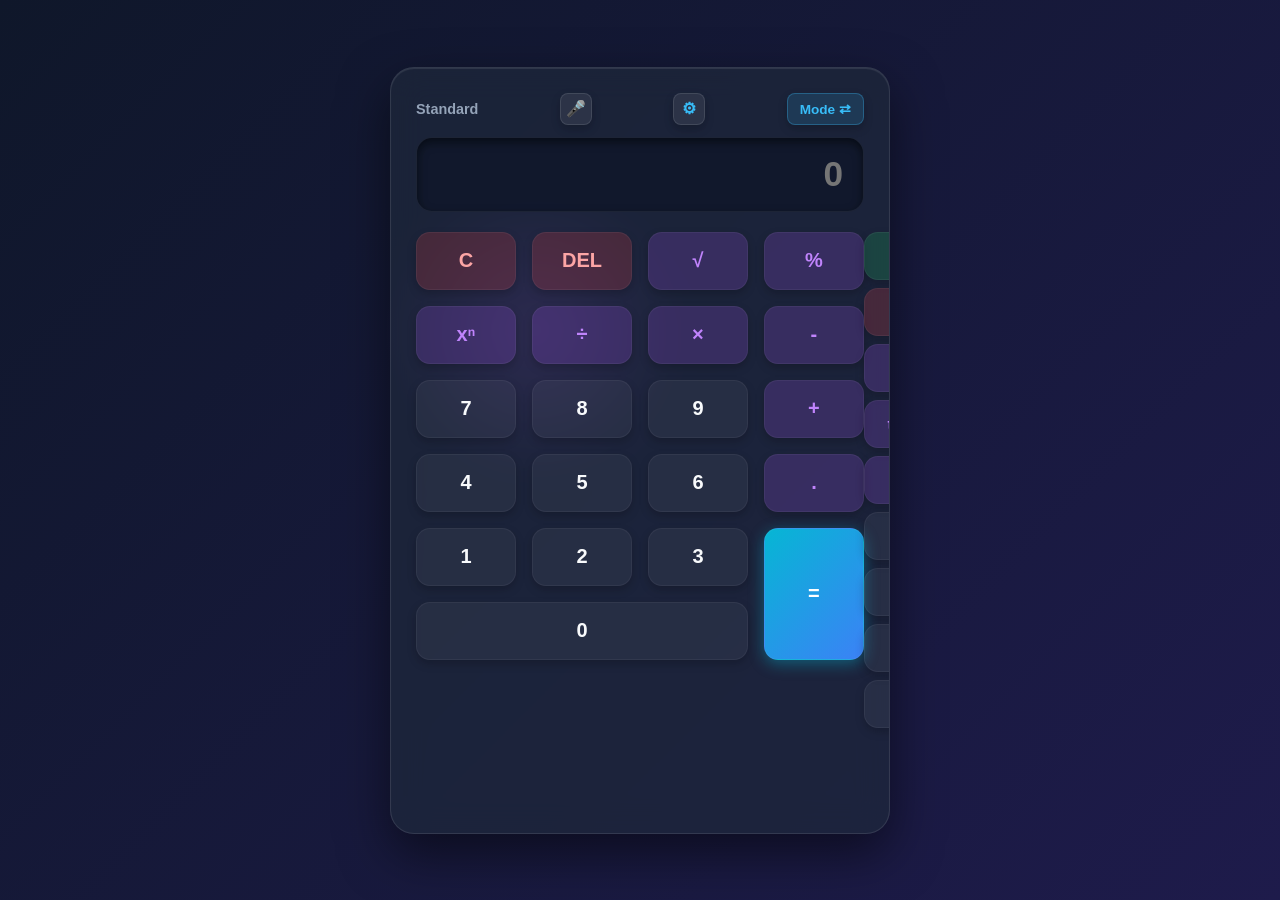
==== index.html @ 1279e0dd "first commit" ====
<!DOCTYPE html>
<html lang="en">
<head>
    <meta charset="UTF-8">
    <meta name="viewport" content="width=device-width, initial-scale=1.0">
    <title>Animated Neon Calculator</title>
    <link rel="stylesheet" href="./css/cal.css">
    <link rel="stylesheet" href="./css/date.css">
</head>
<body>

<div class="glow-bg"></div>
<div class="calculator">
    <!-- Top Header Bar with Mode Toggle -->
    <div class="header-actions">
        <span id="page-title">Standard</span>
        <button class="icon-btn mic-btn" id="micBtn" onclick="toggleVoiceInput()" title="Voice Control">
            🎤
        </button>
        <button class="icon-btn" onclick="openPopupPage()" title="Open Info / Extra Page">
                &#9881; <!-- Gear / Info Icon -->
            </button>
        <button class="toggle-btn" onclick="nextMode()">Mode &#8644;</button>
    </div>

    <div class="display-container">
        <input type="text" class="display" id="display" disabled placeholder="0">
    </div>

    <!-- Page Wrapper for Transitions -->
    <div class="pages-wrapper" id="pages-wrapper">
        
        <!-- Page 1: Standard Calculator -->
        <div class="page" id="page-1">
            <div class="keypad">
                <button class="clear" onclick="clearDisplay()">C</button>
                <button class="clear" onclick="deleteLast()">DEL</button>
                <button class="operator" onclick="calculateSquareRoot()">&radic;</button>
                <button class="operator" onclick="calculatePercentage()">%</button>

                <button class="operator" onclick="appendValue('**')">x&#x207F;</button>
                <button class="operator" onclick="appendValue('/')">&divide;</button>
                <button class="operator" onclick="appendValue('*')">&times;</button>
                <button class="operator" onclick="appendValue('-')">-</button>

                <button onclick="appendValue('7')">7</button>
                <button onclick="appendValue('8')">8</button>
                <button onclick="appendValue('9')">9</button>
                <button class="operator" onclick="appendValue('+')">+</button>

                <button onclick="appendValue('4')">4</button>
                <button onclick="appendValue('5')">5</button>
                <button onclick="appendValue('6')">6</button>
                <button class="operator" onclick="appendValue('.')">.</button>

                <button onclick="appendValue('1')">1</button>
                <button onclick="appendValue('2')">2</button>
                <button onclick="appendValue('3')">3</button>
                <button class="equal" style="grid-row: span 2; height: 100%;" onclick="calculate()">=</button>

                <button onclick="appendValue('0')" style="grid-column: span 3;">0</button>
            </div>
        </div>

        <!-- Page 2: Advanced Functions / Scientific Page -->
        <div class="page" id="page-2">
            <div class="scientific-toolbar">
                <button class="mode-button" id="angle-mode" onclick="toggleAngleMode()">DEG</button>
                <button class="operator" onclick="appendValue('(')">(</button>
                <button class="operator" onclick="appendValue(')')">)</button>
                <button class="operator" onclick="appendValue('Math.PI')">&pi;</button>
                <button class="operator" onclick="appendValue('Math.E')">e</button>
            </div>
            <div class="scientific-keypad">
                <button class="clear" onclick="clearDisplay()">C</button>
                <button class="clear" onclick="deleteLast()">DEL</button>
                <button class="operator" onclick="toggleSign()">&plusmn;</button>
                <button class="operator" onclick="calculatePercentage()">%</button>
                <button class="operator" onclick="calculateReciprocal()">1/x</button>

                <button class="operator" onclick="appendMathFunc('sin')">sin</button>
                <button class="operator" onclick="appendMathFunc('cos')">cos</button>
                <button class="operator" onclick="appendMathFunc('tan')">tan</button>
                <button class="operator" onclick="appendMathFunc('asin')">sin<sup>-1</sup></button>
                <button class="operator" onclick="appendMathFunc('acos')">cos<sup>-1</sup></button>

                <button class="operator" onclick="appendMathFunc('atan')">tan<sup>-1</sup></button>
                <button class="operator" onclick="appendMathFunc('log10')">log</button>
                <button class="operator" onclick="appendMathFunc('ln')">ln</button>
                <button class="operator" onclick="appendMathFunc('sqrt')">&radic;</button>
                <button class="operator" onclick="appendMathFunc('abs')">|x|</button>

                <button class="operator" onclick="calculateSquare()">x&sup2;</button>
                <button class="operator" onclick="calculateCube()">x&sup3;</button>
                <button class="operator" onclick="calculateFactorial()">n!</button>
                <button class="operator" onclick="appendValue('**')">x<sup>y</sup></button>
                <button class="operator" onclick="appendValue('/')">&divide;</button>

                <button onclick="appendValue('7')">7</button>
                <button onclick="appendValue('8')">8</button>
                <button onclick="appendValue('9')">9</button>
                <button class="operator" onclick="appendValue('*')">&times;</button>
                <button class="operator" onclick="appendValue('-')">-</button>

                <button onclick="appendValue('4')">4</button>
                <button onclick="appendValue('5')">5</button>
                <button onclick="appendValue('6')">6</button>
                <button onclick="appendValue('+')">+</button>
                <button class="equal" style="grid-row: span 2; height: 100%;" onclick="calculate()">=</button>

                <button onclick="appendValue('1')">1</button>
                <button onclick="appendValue('2')">2</button>
                <button onclick="appendValue('3')">3</button>
                <button onclick="appendValue('.')">.</button>

                <button onclick="appendValue('0')" style="grid-column: span 3;">0</button>
            </div>
        </div>

        <!-- Mode 3: Unit Converter Page -->
        <div class="page" id="page-3">
            <div class="keypad">
                <button class="operator" style="grid-column: span 2;" onclick="convertCtoF()">&deg;C &rarr; &deg;F</button>
                <button class="operator" style="grid-column: span 2;" onclick="convertFtoC()">&deg;F &rarr; &deg;C</button>

                <button class="operator" style="grid-column: span 2;" onclick="convertKmToMiles()">Km &rarr; Miles</button>
                <button class="operator" style="grid-column: span 2;" onclick="convertMilesToKm()">Miles &rarr; Km</button>

                <button class="operator" style="grid-column: span 2;" onclick="convertKgToLbs()">Kg &rarr; Lbs</button>
                <button class="operator" style="grid-column: span 2;" onclick="convertLbsToKg()">Lbs &rarr; Kg</button>

                <button class="clear" style="grid-column: span 4;" onclick="clearDisplay()">C</button>

                
                <button onclick="appendValue('7')">7</button>
                <button onclick="appendValue('8')">8</button>
                <button onclick="appendValue('9')">9</button>
                <button class="operator" onclick="appendValue('+')">+</button>

                <button onclick="appendValue('4')">4</button>
                <button onclick="appendValue('5')">5</button>
                <button onclick="appendValue('6')">6</button>
                <button class="operator" onclick="appendValue('.')">.</button>

                <button onclick="appendValue('1')">1</button>
                <button onclick="appendValue('2')">2</button>
                <button onclick="appendValue('3')">3</button>
                <button class="equal" style="grid-row: span 2; height: 100%;" onclick="calculate()">=</button>

                <button onclick="appendValue('0')" style="grid-column: span 3;">0</button>
            </div>
        </div>

    </div>
</div>

<!-- Multi-Tool Pop-up Page -->
<div class="popup-overlay" id="popupOverlay">
    <div class="popup-content">
        <div class="popup-header">
            <h2>⚙️ Smart Utilities</h2>
            <button class="icon-btn close-btn" onclick="closePopupPage()" title="Back to Calculator">
                &#10006;
            </button>
        </div>

        <!-- Utility Navigation Tabs -->
        <div class="tab-bar">
            <button class="tab-btn active" onclick="switchTab('date-tab', this)">Days Ahead</button>
            <button class="tab-btn" onclick="switchTab('age-tab', this)">Age / Diff</button>
            <button class="tab-btn" onclick="switchTab('time-tab', this)">World Clock</button>
        </div>

        <div class="popup-body">
            <!-- TAB 1: Days Ahead / Past Calculator -->
            <div class="tab-content active" id="date-tab">
                <p style="margin-bottom: 12px; font-size: 0.85rem; color: #94a3b8;">
                    Calculate target date relative to today.
                </p>
                <div class="date-input-group">
                    <input type="number" id="daysInput" placeholder="e.g. 120" oninput="calculateFutureDate()" />
                    <span class="input-suffix">Days</span>
                </div>
                <div class="date-result-card">
                    <span class="result-label">Calculated Target Date</span>
                    <div class="result-main" id="resultMain">Enter number of days</div>
                    <div class="result-sub" id="resultSub">Today: --</div>
                </div>
            </div>

            <!-- TAB 2: Age / Date Difference Calculator -->
            <div class="tab-content" id="age-tab">
                <p style="margin-bottom: 12px; font-size: 0.85rem; color: #94a3b8;">
                    Select start & end date (or birthdate).
                </p>
                <div class="date-picker-group">
                    <label>From:</label>
                    <input type="date" id="startDate" onchange="calculateDateDifference()" />
                </div>
                <div class="date-picker-group">
                    <label>To:</label>
                    <input type="date" id="endDate" onchange="calculateDateDifference()" />
                </div>
                <div class="date-result-card">
                    <span class="result-label">Elapsed Difference</span>
                    <div class="result-main" id="diffResultMain">Select dates above</div>
                    <div class="result-sub" id="diffResultSub">Years, Months & Days</div>
                </div>
            </div>

            <!-- TAB 3: World Clock / Time Zone Converter -->
            <div class="tab-content" id="time-tab">
                <p style="margin-bottom: 12px; font-size: 0.85rem; color: #94a3b8;">
                    Live time across major world time zones.
                </p>
                <div class="world-clock-grid">
                    <div class="clock-item">
                        <span class="city-name">New York (EST/EDT)</span>
                        <span class="time-display" id="clock-ny">--:--:--</span>
                    </div>
                    <div class="clock-item">
                        <span class="city-name">London (GMT/BST)</span>
                        <span class="time-display" id="clock-london">--:--:--</span>
                    </div>
                    <div class="clock-item">
                        <span class="city-name">Tokyo (JST)</span>
                        <span class="time-display" id="clock-tokyo">--:--:--</span>
                    </div>
                    <div class="clock-item">
                        <span class="city-name">Sydney (AEST)</span>
                        <span class="time-display" id="clock-sydney">--:--:--</span>
                    </div>
                </div>
            </div>
        </div>
    </div>
</div>
<script src="script/cal.js"></script>
<script src="script/date.js"></script>
<script src="script/voice.js"></script>
</body>

</html>
---- css/cal.css ----
* {
            box-sizing: border-box;
            margin: 0;
            padding: 0;
            font-family: 'Segoe UI', Tahoma, Geneva, Verdana, sans-serif;
        }

        body {
            display: flex;
            justify-content: center;
            align-items: center;
            height: 100vh;
            background: linear-gradient(135deg, #0f172a, #1e1b4b);
            overflow: hidden;
        }

        /* Ambient floating background elements */
        .glow-bg {
            position: absolute;
            width: 300px;
            height: 300px;
            background: radial-gradient(circle, rgba(168,85,247,0.4) 0%, rgba(0,0,0,0) 70%);
            border-radius: 50%;
            top: 20%;
            left: 30%;
            z-index: 0;
            animation: float 8s infinite alternate ease-in-out;
        }

        @keyframes float {
            0% { transform: translate(0, 0) scale(1); }
            100% { transform: translate(50px, -40px) scale(1.2); }
        }

        /* Header Bar */
.header-actions {
    display: flex;
    justify-content: space-between;
    align-items: center;
    color: #94a3b8;
    font-size: 0.9rem;
    font-weight: 600;
    margin-bottom: 12px;
}
/* Header Action Buttons Container */
.header-actions {
    gap: 8px;
}

.icon-btn {
    width: 32px;
    height: 32px !important;
    padding: 0 !important;
    font-size: 1rem !important;
    background: rgba(255, 255, 255, 0.08) !important;
    color: #38bdf8 !important;
    border: 1px solid rgba(255, 255, 255, 0.1) !important;
    border-radius: 8px !important;
    display: flex;
    justify-content: center;
    align-items: center;
}

.icon-btn:hover {
    background: rgba(56, 189, 248, 0.25) !important;
}

/* Fullscreen Popup Overlay Layer */
.popup-overlay {
    position: fixed;
    top: 0;
    left: 0;
    width: 100vw;
    height: 100vh;
    background: rgba(15, 23, 42, 0.85);
    backdrop-filter: blur(12px);
    display: flex;
    justify-content: center;
    align-items: center;
    z-index: 1000;
    opacity: 0;
    pointer-events: none;
    transition: opacity 0.15s ease-out; /* Fast 150ms load time */
}

.popup-overlay.active {
    opacity: 1;
    pointer-events: auto;
}

/* Popup Content Card */
.popup-content {
    background: rgba(30, 41, 59, 0.95);
    border: 1px solid rgba(255, 255, 255, 0.15);
    box-shadow: 0 25px 50px rgba(0, 0, 0, 0.6);
    border-radius: 20px;
    width: 90%;
    max-width: 400px;
    padding: 24px;
    color: #f8fafc;
    transform: scale(0.92);
    transition: transform 0.15s cubic-bezier(0, 0, 0.2, 1);
}

.popup-overlay.active .popup-content {
    transform: scale(1);
}

.popup-header {
    display: flex;
    justify-content: space-between;
    align-items: center;
    margin-bottom: 16px;
    border-bottom: 1px solid rgba(255, 255, 255, 0.1);
    padding-bottom: 10px;
}

.popup-header h2 {
    font-size: 1.25rem;
    color: #38bdf8;
}

.close-btn {
    background: rgba(239, 68, 68, 0.2) !important;
    color: #fca5a5 !important;
}

.close-btn:hover {
    background: rgba(239, 68, 68, 0.4) !important;
}

.popup-body p {
    font-size: 0.95rem;
    line-height: 1.5;
    color: #cbd5e1;
}

.popup-card {
    background: rgba(15, 23, 42, 0.6);
    padding: 15px;
    border-radius: 12px;
    margin-top: 15px;
    border: 1px solid rgba(255, 255, 255, 0.05);
}

.toggle-btn {
    height: 32px !important;
    padding: 0 12px;
    font-size: 0.85rem !important;
    background: rgba(56, 189, 248, 0.15) !important;
    color: #38bdf8 !important;
    border: 1px solid rgba(56, 189, 248, 0.3) !important;
    border-radius: 8px !important;
}

.toggle-btn:hover {
    background: rgba(56, 189, 248, 0.3) !important;
}

/* Page Slider Container */
.calculator {
    overflow: hidden; /* Clips non-active page */
}

.pages-wrapper {
    display: flex;
    width: 300%; /* Holds 3 full-width pages side by side */
    transform: translateX(0%); /* Start at Page 1 */
    transition: transform 0.4s cubic-bezier(0.4, 0, 0.2, 1);
}

.page {
    width: 33.33%;
    flex-shrink: 0;
    box-sizing: border-box;
}

/* Slide to Page 2 class */
.pages-wrapper.mode-1 {
    transform: translateX(0%);
}
.pages-wrapper.mode-2 {
    transform: translateX(-33.33%);
}
.pages-wrapper.mode-3 {
    transform: translateX(-66.66%);
}

        .calculator {
            position: relative;
            z-index: 1;
            background: rgba(30, 41, 59, 0.7);
            backdrop-filter: blur(16px);
            padding: 25px;
            border-radius: 24px;
            border: 1px solid rgba(255, 255, 255, 0.1);
            box-shadow: 0 20px 50px rgba(0, 0, 0, 0.5),
                        inset 0 1px 1px rgba(255, 255, 255, 0.1);
            width: 500px;
            animation: fadeIn 0.8s ease-out;
        }

        @keyframes fadeIn {
            from { opacity: 0; transform: translateY(20px) scale(0.95); }
            to { opacity: 1; transform: translateY(0) scale(1); }
        }

        .display-container {
            position: relative;
            margin-bottom: 20px;
        }

        .display {
            width: 100%;
            height: 75px;
            background: rgba(15, 23, 42, 0.8);
            color: #38bdf8;
            text-align: right;
            font-size: 2.2rem;
            font-weight: 600;
            padding: 15px 20px;
            border: 1px solid rgba(255, 255, 255, 0.05);
            border-radius: 16px;
            outline: none;
            box-shadow: inset 0 4px 10px rgba(0, 0, 0, 0.5);
            transition: all 0.2s ease;
        }

        /* Pulse animation triggered on result output */
        .pulse {
            animation: pulseGlow 0.4s ease-out;
        }

        @keyframes pulseGlow {
            0% { text-shadow: 0 0 0px #38bdf8; }
            50% { text-shadow: 0 0 15px #38bdf8, 0 0 30px #38bdf8; transform: scale(1.02); }
            100% { text-shadow: 0 0 0px #38bdf8; transform: scale(1); }
        }

        .keypad {
            display: grid;
            grid-template-columns: repeat(4, 1fr);
            gap: 1rem;
            width: 100%;
        }
        
        .scientific-toolbar,
        .scientific-keypad {
            display: grid;
            grid-template-columns: repeat(5, 1fr);
            gap: 8px;
        }

        .scientific-toolbar {
            margin-bottom: 8px;
        }

        .scientific-keypad button,
        .scientific-toolbar button {
            height: 48px;
            font-size: 1rem;
        }

        .mode-button {
            background: rgba(34, 197, 94, 0.2);
            color: #86efac;
        }

        button {
            height: 58px;
            font-size: 1.25rem;
            font-weight: 600;
            border: 1px solid rgba(255, 255, 255, 0.05);
            border-radius: 14px;
            cursor: pointer;
            background: rgba(255, 255, 255, 0.05);
            color: #f8fafc;
            box-shadow: 0 4px 10px rgba(0, 0, 0, 0.2);
            transition: all 0.15s cubic-bezier(0.4, 0, 0.2, 1);
            position: relative;
            overflow: hidden;
        }
        /* Style applied via JS when a corresponding keyboard key is pressed */
        button.keyboard-active {
            background: rgba(255, 255, 255, 0.3) !important;
            transform: translateY(2px) scale(0.96) !important;
            box-shadow: 0 0 15px rgba(56, 189, 248, 0.6) !important;
            }

        /* Hover & Active Button Physics */
        button:hover {
            background: rgba(255, 255, 255, 0.15);
            transform: translateY(-2px);
            box-shadow: 0 6px 15px rgba(0, 0, 0, 0.3);
        }

        button:active {
            transform: translateY(2px) scale(0.96);
            box-shadow: 0 2px 5px rgba(0, 0, 0, 0.2);
        }

        /* Accent Styles */
        .operator {
            background: rgba(168, 85, 247, 0.2);
            color: #c084fc;
        }

        .operator:hover {
            background: rgba(168, 85, 247, 0.4);
            box-shadow: 0 0 15px rgba(168, 85, 247, 0.4);
        }

        .clear {
            background: rgba(239, 68, 68, 0.2);
            color: #fca5a5;
        }

        .clear:hover {
            background: rgba(239, 68, 68, 0.4);
            box-shadow: 0 0 15px rgba(239, 68, 68, 0.4);
        }

        .equal {
            background: linear-gradient(135deg, #06b6d4, #3b82f6);
            color: white;
            grid-column: span 1;
            box-shadow: 0 4px 15px rgba(6, 182, 212, 0.4);
        }

        .equal:hover {
            background: linear-gradient(135deg, #22d3ee, #60a5fa);
            box-shadow: 0 0 20px rgba(6, 182, 212, 0.6);
        }

        /* Ripple effect layer */
        .ripple {
            position: absolute;
            background: rgba(255, 255, 255, 0.4);
            border-radius: 50%;
            transform: scale(0);
            animation: ripple-animation 0.4s linear;
            pointer-events: none;
        }

        @keyframes ripple-animation {
            to {
                transform: scale(4);
                opacity: 0;
            }
        }
---- css/date.css ----
/* Date Calculator Form Elements */
.date-input-group {
    display: flex;
    align-items: center;
    background: rgba(15, 23, 42, 0.8);
    border: 1px solid rgba(56, 189, 248, 0.3);
    border-radius: 12px;
    padding: 8px 12px;
    margin-bottom: 16px;
}

.date-input-group input {
    width: 100%;
    background: transparent;
    border: none;
    outline: none;
    color: #38bdf8;
    font-size: 1.2rem;
    font-weight: 600;
}

.date-input-group .input-suffix {
    color: #94a3b8;
    font-weight: 600;
    font-size: 0.9rem;
}

.date-result-card {
    background: rgba(15, 23, 42, 0.6);
    border: 1px solid rgba(255, 255, 255, 0.1);
    border-radius: 14px;
    padding: 16px;
    text-align: center;
}

.result-label {
    display: block;
    font-size: 0.75rem;
    text-transform: uppercase;
    letter-spacing: 1px;
    color: #a855f7;
    margin-bottom: 6px;
}

.result-main {
    font-size: 1.25rem;
    font-weight: 700;
    color: #f8fafc;
    margin-bottom: 6px;
}

.result-sub {
    font-size: 0.8rem;
    color: #64748b;
}
/* Navigation Tabs */
.tab-bar {
    display: flex;
    gap: 6px;
    margin-bottom: 16px;
    border-bottom: 1px solid rgba(255, 255, 255, 0.1);
    padding-bottom: 8px;
}

.tab-btn {
    flex: 1;
    height: 32px !important;
    font-size: 0.75rem !important;
    background: rgba(255, 255, 255, 0.05) !important;
    color: #94a3b8 !important;
    border: 1px solid rgba(255, 255, 255, 0.05) !important;
    border-radius: 8px !important;
}

.tab-btn.active {
    background: rgba(56, 189, 248, 0.2) !important;
    color: #38bdf8 !important;
    border-color: rgba(56, 189, 248, 0.4) !important;
}

.tab-content {
    display: none;
}

.tab-content.active {
    display: block;
}

/* Date Pickers */
.date-picker-group {
    display: flex;
    align-items: center;
    justify-content: space-between;
    background: rgba(15, 23, 42, 0.8);
    border: 1px solid rgba(255, 255, 255, 0.1);
    border-radius: 10px;
    padding: 8px 12px;
    margin-bottom: 10px;
}

.date-picker-group label {
    font-size: 0.85rem;
    color: #94a3b8;
    font-weight: 600;
}

.date-picker-group input[type="date"] {
    background: transparent;
    border: none;
    color: #38bdf8;
    font-size: 0.95rem;
    font-weight: 600;
    outline: none;
    color-scheme: dark;
}

/* World Clock List */
.world-clock-grid {
    display: flex;
    flex-direction: column;
    gap: 8px;
}

.clock-item {
    display: flex;
    justify-content: space-between;
    align-items: center;
    background: rgba(15, 23, 42, 0.6);
    padding: 10px 14px;
    border-radius: 10px;
    border: 1px solid rgba(255, 255, 255, 0.05);
}

.city-name {
    font-size: 0.85rem;
    color: #cbd5e1;
}

.time-display {
    font-size: 1rem;
    font-weight: 700;
    color: #38bdf8;
    font-family: monospace;
}

/* Mic Button Styling & Recording State */
.mic-btn.listening {
    background: rgba(239, 68, 68, 0.3) !important;
    border-color: #ef4444 !important;
    color: #fca5a5 !important;
    animation: mic-pulse 1.2s infinite ease-in-out;
}

@keyframes mic-pulse {
    0% { box-shadow: 0 0 0 0 rgba(239, 68, 68, 0.6); }
    70% { box-shadow: 0 0 0 10px rgba(239, 68, 68, 0); }
    100% { box-shadow: 0 0 0 0 rgba(239, 68, 68, 0); }
}
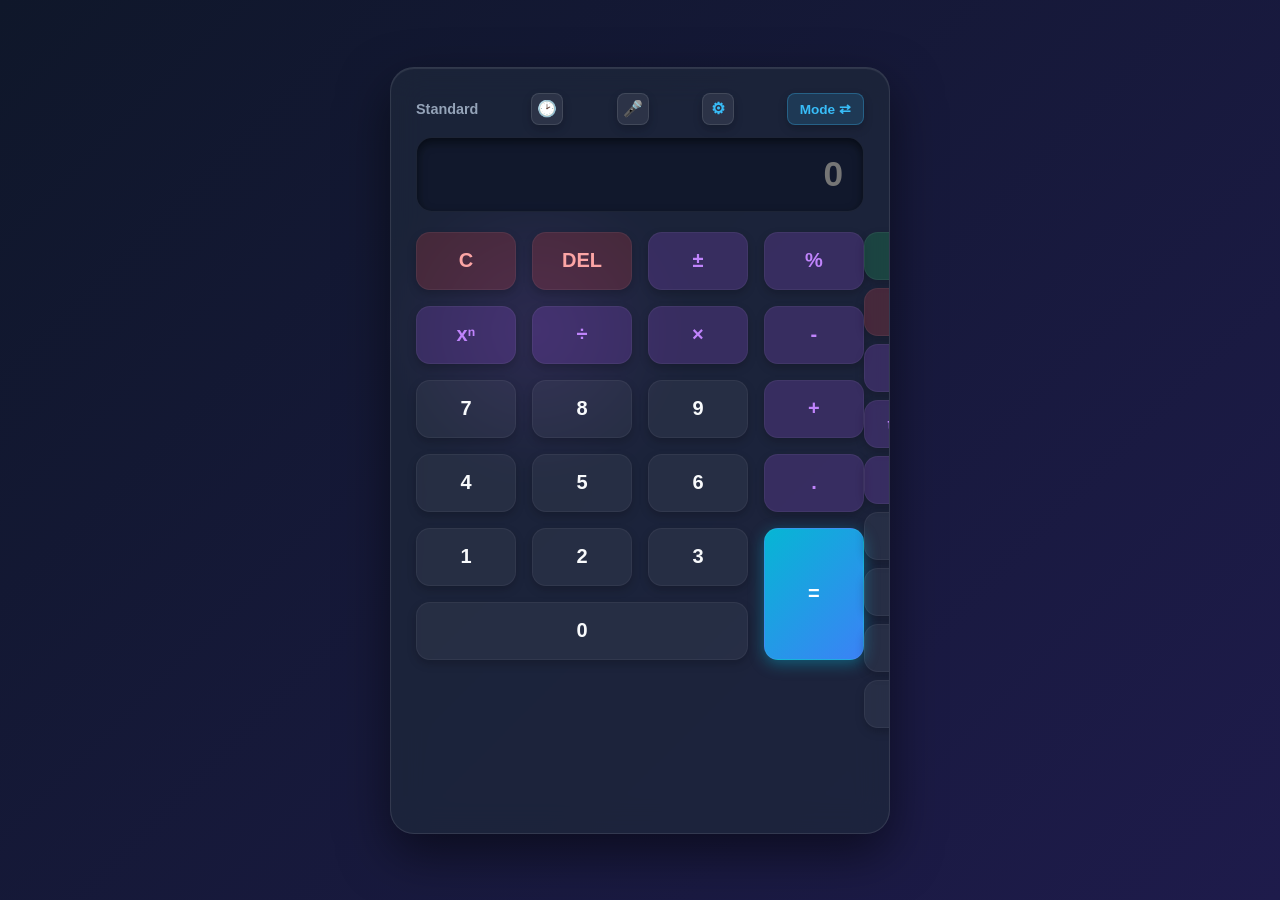
==== commit 29485891: "new update" ====
--- a/index.html
+++ b/index.html
@@ -14,6 +14,9 @@
     <!-- Top Header Bar with Mode Toggle -->
     <div class="header-actions">
         <span id="page-title">Standard</span>
+        <button class="icon-btn" onclick="toggleHistoryDrawer()" title="View History">
+        &#128337; <!-- Clock / History Icon -->
+    </button>
         <button class="icon-btn mic-btn" id="micBtn" onclick="toggleVoiceInput()" title="Voice Control">
             🎤
         </button>
@@ -22,6 +25,20 @@
             </button>
         <button class="toggle-btn" onclick="nextMode()">Mode &#8644;</button>
     </div>
+
+    <!-- Slide-out History Drawer -->
+<div class="history-drawer" id="historyDrawer">
+    <div class="history-header">
+        <h3>Calculation History</h3>
+        <div class="history-actions">
+            <button class="icon-btn clear-history-btn" onclick="clearHistory()" title="Clear History">&#128465;</button>
+            <button class="icon-btn close-btn" onclick="toggleHistoryDrawer()" title="Close Drawer">&#10006;</button>
+        </div>
+    </div>
+    <div class="history-list" id="historyList">
+        <div class="history-empty">No history yet</div>
+    </div>
+</div>
 
     <div class="display-container">
         <input type="text" class="display" id="display" disabled placeholder="0">
@@ -35,7 +52,7 @@
             <div class="keypad">
                 <button class="clear" onclick="clearDisplay()">C</button>
                 <button class="clear" onclick="deleteLast()">DEL</button>
-                <button class="operator" onclick="calculateSquareRoot()">&radic;</button>
+                <button class="operator" onclick="togglesign()">&plusmn;</button>
                 <button class="operator" onclick="calculatePercentage()">%</button>
 
                 <button class="operator" onclick="appendValue('**')">x&#x207F;</button>
@@ -168,6 +185,7 @@
         <div class="tab-bar">
             <button class="tab-btn active" onclick="switchTab('date-tab', this)">Days Ahead</button>
             <button class="tab-btn" onclick="switchTab('age-tab', this)">Age / Diff</button>
+            <button class ="tab-btn" onclick="switchTab('currency-tab', this)">Currency 💱</button>
             <button class="tab-btn" onclick="switchTab('time-tab', this)">World Clock</button>
         </div>
 
@@ -193,7 +211,7 @@
                 <p style="margin-bottom: 12px; font-size: 0.85rem; color: #94a3b8;">
                     Select start & end date (or birthdate).
                 </p>
-                <div class="date-picker-group">
+                  <div class="date-picker-group">
                     <label>From:</label>
                     <input type="date" id="startDate" onchange="calculateDateDifference()" />
                 </div>
@@ -232,7 +250,61 @@
                     </div>
                 </div>
             </div>
-        </div>
+            <!-- TAB 3: Currency Converter -->
+            <div class="tab-content" id="currency-tab" style="display: none;">
+    <p style="margin-bottom: 12px; font-size: 0.85rem; color: #94a3b8;">
+        Convert foreign currencies using real-time exchange rates.
+    </p>
+
+    <!-- Amount Input -->
+    <div class="date-picker-group">
+        <label for="currencyAmount">Amount:</label>
+        <input type="number" id="currencyAmount" value="1" placeholder="Enter amount..." oninput="convertCurrency()" />
+    </div>
+
+    <!-- From Currency Selector -->
+    <div class="date-picker-group">
+        <label for="fromCurrency">From:</label>
+        <select id="fromCurrency" onchange="convertCurrency()" class="currency-select">
+            <option value="USD">USD - US Dollar</option>
+            <option value="EUR">EUR - Euro</option>
+            <option value="GBP">GBP - British Pound</option>
+            <option value="JPY">JPY - Japanese Yen</option>
+            <option value="CAD">CAD - Canadian Dollar</option>
+            <option value="AUD">AUD - Australian Dollar</option>
+            <option value="NGN">NGN - Nigerian Naira</option>
+            <option value="INR">INR - Indian Rupee</option>
+        </select>
+    </div>
+
+    <!-- Quick Swap Button -->
+    <div style="text-align: center; margin: -4px 0 6px 0;">
+        <button type="button" class="preset-btn" onclick="swapCurrencies()" style="width: auto; padding: 4px 16px;">Swap ⇄</button>
+    </div>
+
+    <!-- To Currency Selector -->
+    <div class="date-picker-group">
+        <label for="toCurrency">To:</label>
+        <select id="toCurrency" onchange="convertCurrency()" class="currency-select">
+            <option value="EUR">EUR - Euro</option>
+            <option value="USD" selected>USD - US Dollar</option>
+            <option value="GBP">GBP - British Pound</option>
+            <option value="JPY">JPY - Japanese Yen</option>
+            <option value="CAD">CAD - Canadian Dollar</option>
+            <option value="AUD">AUD - Australian Dollar</option>
+            <option value="NGN">NGN - Nigerian Naira</option>
+            <option value="INR">INR - Indian Rupee</option>
+        </select>
+    </div>
+
+    <!-- Conversion Result Card -->
+    <div class="date-result-card">
+        <span class="result-label">Converted Amount</span>
+        <div class="result-main" id="currencyResultMain">Calculating...</div>
+        <div class="result-sub" id="currencyResultSub">1 USD = 1.00 EUR</div>
+    </div>
+            
+            </div>
     </div>
 </div>
 <script src="script/cal.js"></script>
--- a/css/cal.css
+++ b/css/cal.css
@@ -206,11 +206,22 @@
         }
 
         .display-container {
-            position: relative;
+            width: 100%;
+            overflow: hidden;
+            overflow-x: auto;
+            white-space: nowrap;
+            text-align: right;
+            direction: ltr;
             margin-bottom: 20px;
         }
+        .display-container::-webkit-scrollbar {
+            display: none; /* Hide scrollbar for a cleaner look */
+        }
+
 
         .display {
+            -ms-overflow-style: none;
+            scrollbar-width: none;
             width: 100%;
             height: 75px;
             background: rgba(15, 23, 42, 0.8);
--- a/css/date.css
+++ b/css/date.css
@@ -23,6 +23,59 @@
     color: #94a3b8;
     font-weight: 600;
     font-size: 0.9rem;
+}
+/* Date Picker Input Group */
+.date-picker-group {
+    display: flex;
+    flex-direction: column;
+    gap: 4px;
+    background: rgba(15, 23, 42, 0.8);
+    border: 1px solid rgba(56, 189, 248, 0.3);
+    border-radius: 10px;
+    padding: 8px 12px;
+    margin-bottom: 10px;
+}
+
+.date-picker-group label {
+    font-size: 0.75rem;
+    color: #94a3b8;
+    font-weight: 600;
+}
+
+.date-picker-group input[type="date"] {
+    background: transparent;
+    border: none;
+    color: #38bdf8;
+    font-size: 1rem;
+    font-weight: 600;
+    outline: none;
+    font-family: inherit;
+    color-scheme: dark; /* Ensures dark mode native calendar overlay */
+    width: 100%;
+}
+
+/* Quick Action Preset Buttons */
+.preset-buttons {
+    display: flex;
+    gap: 8px;
+    margin-bottom: 12px;
+}
+
+.preset-btn {
+    flex: 1;
+    height: 28px !important;
+    font-size: 0.75rem !important;
+    background: rgba(255, 255, 255, 0.05) !important;
+    color: #cbd5e1 !important;
+    border: 1px solid rgba(255, 255, 255, 0.1) !important;
+    border-radius: 6px !important;
+    cursor: pointer;
+    transition: all 0.2s ease;
+}
+
+.preset-btn:hover {
+    background: rgba(56, 189, 248, 0.2) !important;
+    color: #38bdf8 !important;
 }
 
 .date-result-card {
@@ -155,4 +208,135 @@
     0% { box-shadow: 0 0 0 0 rgba(239, 68, 68, 0.6); }
     70% { box-shadow: 0 0 0 10px rgba(239, 68, 68, 0); }
     100% { box-shadow: 0 0 0 0 rgba(239, 68, 68, 0); }
+}
+
+
+/* Calculator Relative Positioning for Drawer Boundary */
+.calculator {
+    position: relative;
+    overflow: hidden;
+}
+
+/* Slide-out History Drawer Container */
+.history-drawer {
+    position: absolute;
+    top: 0;
+    right: -100%; /* Hidden off-screen by default */
+    width: 100%;
+    height: 100%;
+    background: rgba(15, 23, 42, 0.96);
+    backdrop-filter: blur(16px);
+    z-index: 50;
+    display: flex;
+    flex-direction: column;
+    padding: 20px;
+    box-sizing: border-box;
+    transition: right 0.35s cubic-bezier(0.4, 0, 0.2, 1);
+}
+
+.history-drawer.active {
+    right: 0; /* Slide into view */
+}
+
+.history-header {
+    display: flex;
+    justify-content: space-between;
+    align-items: center;
+    border-bottom: 1px solid rgba(255, 255, 255, 0.1);
+    padding-bottom: 12px;
+    margin-bottom: 15px;
+}
+
+.history-header h3 {
+    font-size: 1rem;
+    color: #38bdf8;
+    margin: 0;
+}
+
+.history-actions {
+    display: flex;
+    gap: 6px;
+}
+
+/* History Items List */
+.history-list {
+    flex: 1;
+    overflow-y: auto;
+    display: flex;
+    flex-direction: column;
+    gap: 8px;
+    padding-right: 4px;
+}
+
+.history-list::-webkit-scrollbar {
+    width: 4px;
+}
+
+.history-list::-webkit-scrollbar-thumb {
+    background: rgba(56, 189, 248, 0.3);
+    border-radius: 4px;
+}
+
+.history-item {
+    background: rgba(30, 41, 59, 0.7);
+    border: 1px solid rgba(255, 255, 255, 0.05);
+    border-radius: 10px;
+    padding: 10px 12px;
+    cursor: pointer;
+    transition: background 0.2s, border-color 0.2s;
+    text-align: right;
+}
+
+.history-item:hover {
+    background: rgba(56, 189, 248, 0.15);
+    border-color: rgba(56, 189, 248, 0.3);
+}
+
+.history-expr {
+    font-size: 0.8rem;
+    color: #94a3b8;
+    margin-bottom: 2px;
+}
+
+.history-ans {
+    font-size: 1.1rem;
+    font-weight: 700;
+    color: #f8fafc;
+}
+
+.history-empty {
+    text-align: center;
+    color: #64748b;
+    font-size: 0.85rem;
+    margin-top: 40px;
+}
+
+/* Styling Select Menus & Number Inputs for Utilities */
+.currency-select, #currencyAmount {
+    background: transparent;
+    border: none;
+    color: #38bdf8;
+    font-size: 1rem;
+    font-weight: 600;
+    outline: none;
+    font-family: inherit;
+    width: 100%;
+    cursor: pointer;
+}
+
+.currency-select option {
+    background: #0f172a;
+    color: #f8fafc;
+}
+
+/* Remove default browser arrows from number input */
+#currencyAmount::-webkit-outer-spin-button,
+#currencyAmount::-webkit-inner-spin-button {
+    -webkit-appearance: none;
+    margin: 0;
+}
+#currencyAmount[type=number] {
+    -moz-appearance: textfield;
+    -webkit-appearance: textfield;
+    appearance: textfield;
 }
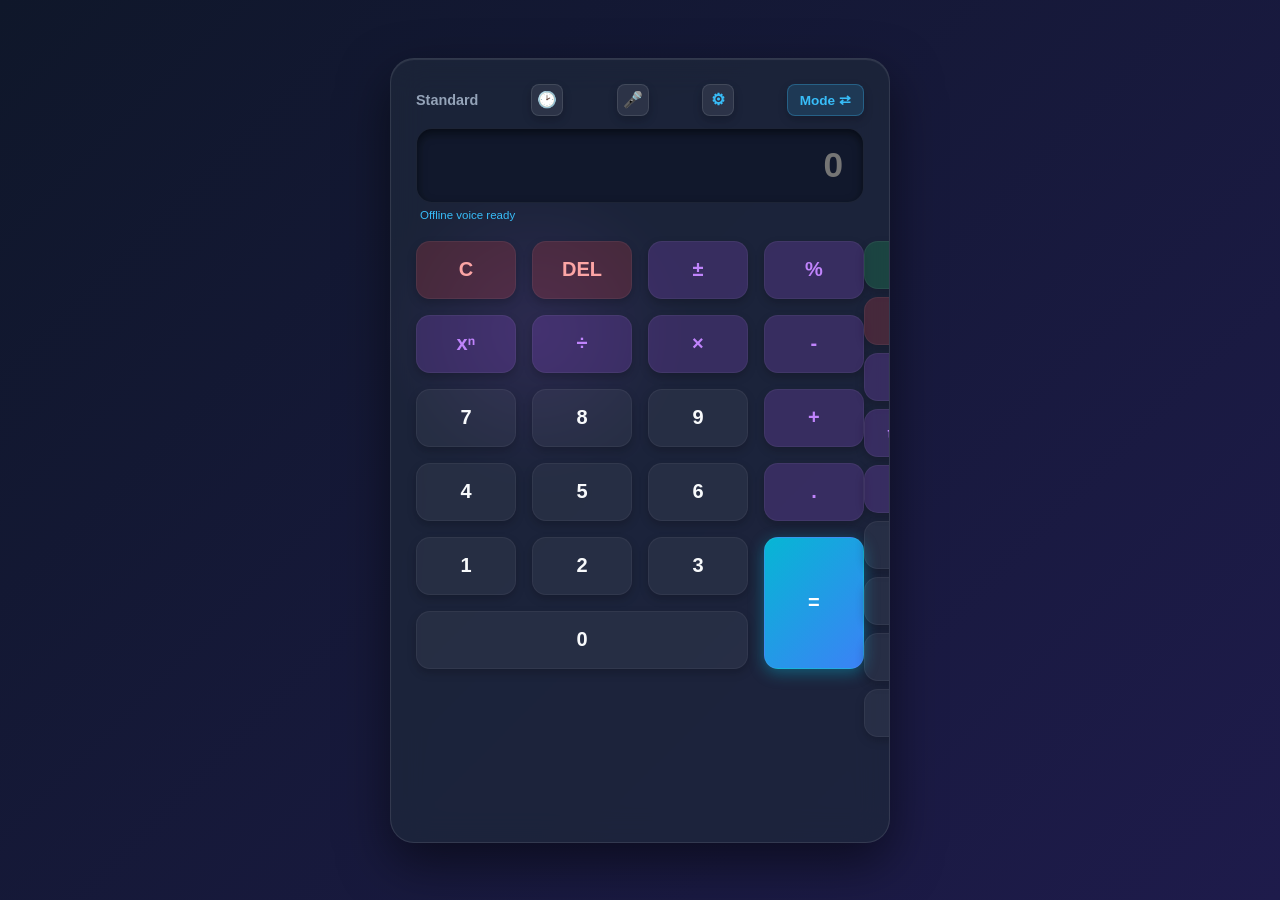
==== commit c7923fb6: "voice" ====
--- a/index.html
+++ b/index.html
@@ -42,6 +42,10 @@
 
     <div class="display-container">
         <input type="text" class="display" id="display" disabled placeholder="0">
+        <div class="voice-feedback" aria-live="polite">
+            <span id="voiceStatus" data-state="ready">Voice ready</span>
+            <span id="voiceTranscript"></span>
+        </div>
     </div>
 
     <!-- Page Wrapper for Transitions -->
@@ -52,7 +56,7 @@
             <div class="keypad">
                 <button class="clear" onclick="clearDisplay()">C</button>
                 <button class="clear" onclick="deleteLast()">DEL</button>
-                <button class="operator" onclick="togglesign()">&plusmn;</button>
+                <button class="operator" onclick="toggleSign()">&plusmn;</button>
                 <button class="operator" onclick="calculatePercentage()">%</button>
 
                 <button class="operator" onclick="appendValue('**')">x&#x207F;</button>
@@ -251,7 +255,7 @@
                 </div>
             </div>
             <!-- TAB 3: Currency Converter -->
-            <div class="tab-content" id="currency-tab" style="display: none;">
+            <div class="tab-content" id="currency-tab">
     <p style="margin-bottom: 12px; font-size: 0.85rem; color: #94a3b8;">
         Convert foreign currencies using real-time exchange rates.
     </p>
@@ -307,9 +311,12 @@
             </div>
     </div>
 </div>
-<script src="script/cal.js"></script>
-<script src="script/date.js"></script>
-<script src="script/voice.js"></script>
+<script src="js/cal.js"></script>
+<script src="js/date.js"></script>
+<script src="js/voice.js"></script>
+<!-- Place the Vosk browser/Wasm build at js/vosk.js and the model at model/. -->
+<script src="js/vosk.js"></script>
+<script src="js/voice-offline.js"></script>
 </body>
 
 </html>
--- a/css/cal.css
+++ b/css/cal.css
@@ -213,6 +213,28 @@
             text-align: right;
             direction: ltr;
             margin-bottom: 20px;
+        }
+
+        .voice-feedback {
+            display: flex;
+            justify-content: space-between;
+            gap: 12px;
+            min-height: 18px;
+            padding: 6px 4px 0;
+            color: #94a3b8;
+            font-size: 0.72rem;
+        }
+
+        #voiceStatus[data-state="listening"] { color: #fbbf24; }
+        #voiceStatus[data-state="speaking"] { color: #4ade80; }
+        #voiceStatus[data-state="offline"] { color: #38bdf8; }
+        #voiceStatus[data-state="error"], #voiceStatus[data-state="unavailable"] { color: #fca5a5; }
+
+        #voiceTranscript {
+            overflow: hidden;
+            text-overflow: ellipsis;
+            white-space: nowrap;
+            text-align: right;
         }
         .display-container::-webkit-scrollbar {
             display: none; /* Hide scrollbar for a cleaner look */
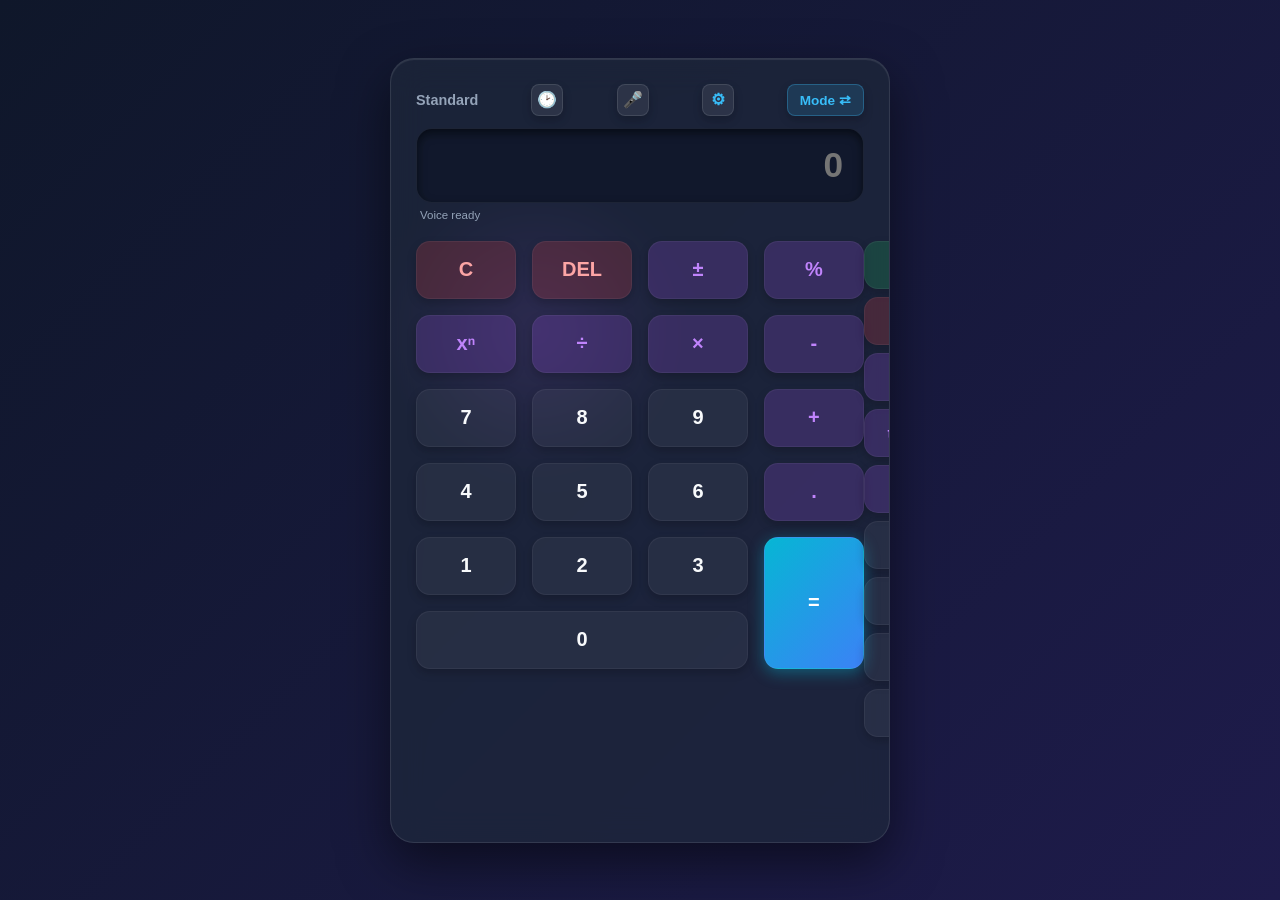
==== commit 56ca30f7: "voice" ====
--- a/index.html
+++ b/index.html
@@ -314,9 +314,6 @@
 <script src="js/cal.js"></script>
 <script src="js/date.js"></script>
 <script src="js/voice.js"></script>
-<!-- Place the Vosk browser/Wasm build at js/vosk.js and the model at model/. -->
-<script src="js/vosk.js"></script>
-<script src="js/voice-offline.js"></script>
 </body>
 
 </html>
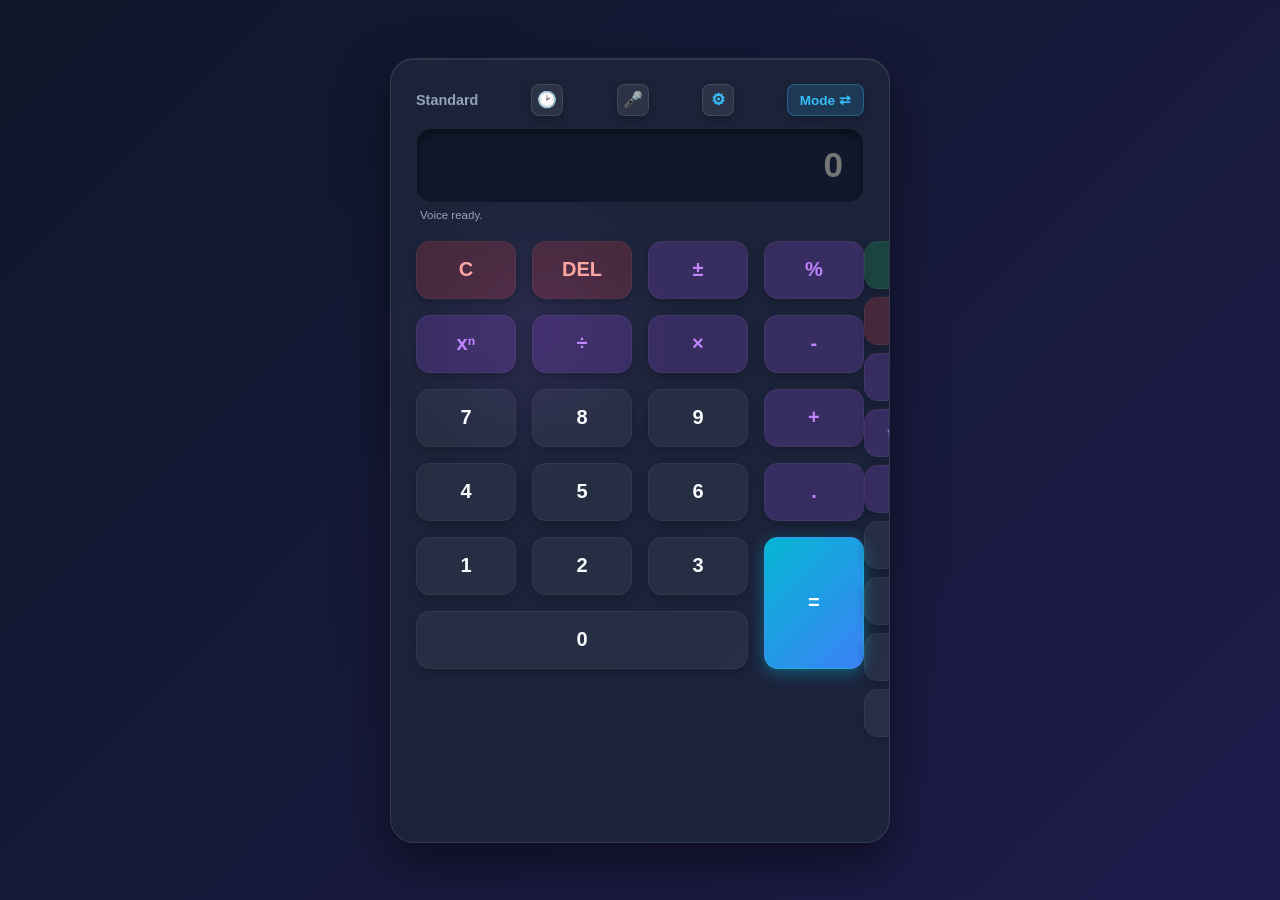
==== commit 2981e9ec: "gpt correction" ====
--- a/index.html
+++ b/index.html
@@ -254,7 +254,7 @@
                     </div>
                 </div>
             </div>
-            <!-- TAB 3: Currency Converter -->
+            <!-- TAB 4: Currency Converter -->
             <div class="tab-content" id="currency-tab">
     <p style="margin-bottom: 12px; font-size: 0.85rem; color: #94a3b8;">
         Convert foreign currencies using real-time exchange rates.
